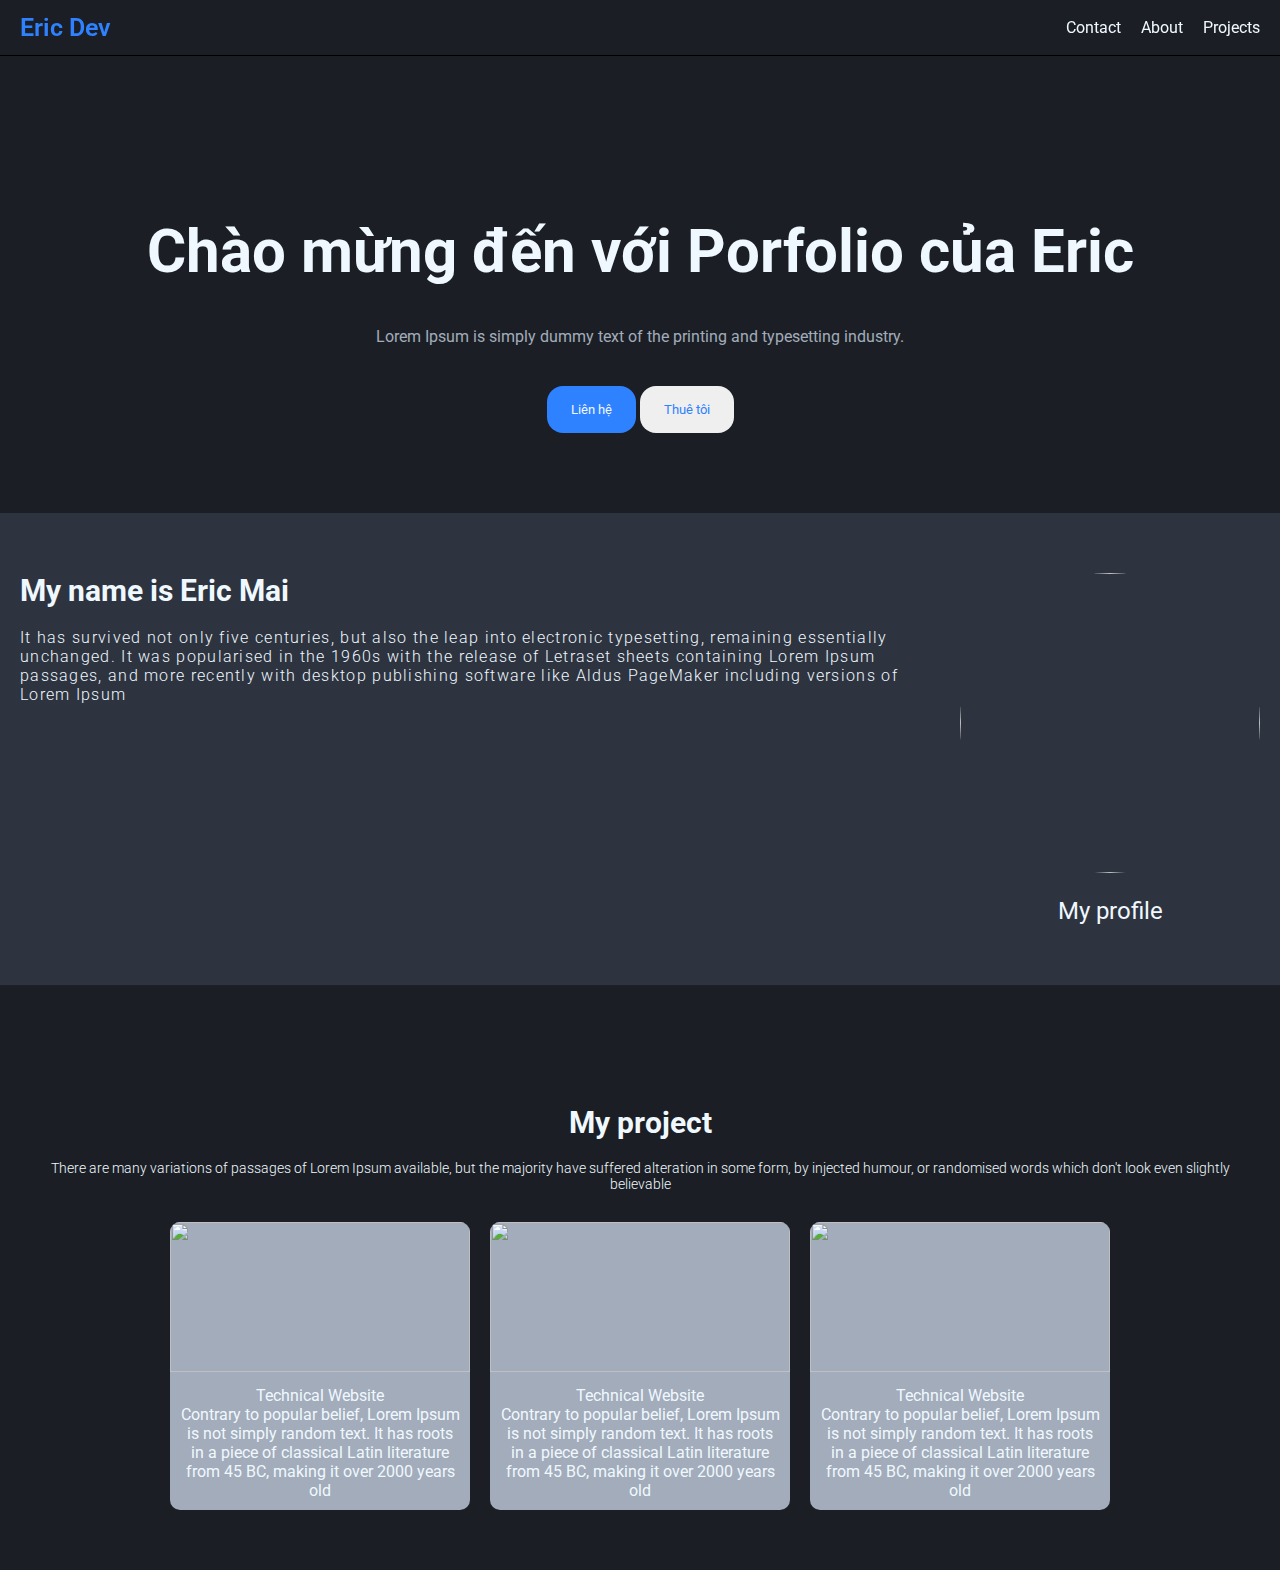
==== index.html @ 4841210b "init" ====
<!DOCTYPE html>
<html lang="en">
<head>
    <meta charset="UTF-8">
    <meta name="viewport" content="width=device-width, initial-scale=1.0">
    <link rel="stylesheet" href="./assets/header.css">
    <link rel="stylesheet" href="./assets/style.css">
    <title>Eric Porfolio</title>
</head>
<body>
    <header>
        <p class="logo">
            Eric Dev
        </p>
        <nav>
            <a href="https://github.com/Binard2112" class="nav-item">Contact</a>
            <a href="" class="nav-item">About</a>
            <a href="" class="nav-item">Projects</a>
        </nav>
    </header>
    <main>
        <section class="first">
            <div class="container column align-center hero">
                <h1>Chào mừng đến với Porfolio của Eric</h1>
                <h2>
                    Lorem Ipsum is simply dummy text of the printing and typesetting industry.
                </h2>
                <div class="btn-list">
                    <button class="btn-primary">Liên hệ</button>
                    <button class="btn-secondary">Thuê tôi</button>
                </div>
            </div>
        </section>

        <section class="second">
            <div class="infor-container container">
                <div class="infor-main">
                    <h3>My name is Eric Mai</h3>
                    <p> It has survived not only five centuries, but also the leap into electronic typesetting, remaining essentially unchanged. It was popularised in the 1960s with the release of Letraset sheets containing Lorem Ipsum passages, and more recently with desktop publishing software like Aldus PageMaker including versions of Lorem Ipsum</p>
                </div>
                <div class="infor-avatar">
                    <img src="https://plus.unsplash.com/premium_photo-1714674732106-1c00baa1c904?q=80&w=2940&auto=format&fit=crop&ixlib=rb-4.0.3&ixid=M3wxMjA3fDB8MHxwaG90by1wYWdlfHx8fGVufDB8fHx8fA%3D%3D" alt="">
                    <p>My profile</p>
                </div>
            </div>
        </section>

        <section class="third">
            <div class="list-project-container container align-center column">
                <h3>My project</h3>
                <p class="description">There are many variations of passages of Lorem Ipsum available, but the majority have suffered alteration in some form, by injected humour, or randomised words which don't look even slightly believable</p>
                <div class="projects">
                    <div class="project-item">
                        <img src="https://plus.unsplash.com/premium_photo-1719243160985-192a57ea945c?w=800&auto=format&fit=crop&q=60&ixlib=rb-4.0.3&ixid=M3wxMjA3fDB8MHxlZGl0b3JpYWwtZmVlZHwxfHx8ZW58MHx8fHx8" alt="">
                        <div class="project-des">
                            <p>Technical Website</p>
                            <p>Contrary to popular belief, Lorem Ipsum is not simply random text. It has roots in a piece of classical Latin literature from 45 BC, making it over 2000 years old</p>
                        </div>
                    </div>
                    <div class="project-item">
                        <img src="https://plus.unsplash.com/premium_photo-1719243160985-192a57ea945c?w=800&auto=format&fit=crop&q=60&ixlib=rb-4.0.3&ixid=M3wxMjA3fDB8MHxlZGl0b3JpYWwtZmVlZHwxfHx8ZW58MHx8fHx8" alt="">
                        <div class="project-des">
                            <p>Technical Website</p>
                            <p>Contrary to popular belief, Lorem Ipsum is not simply random text. It has roots in a piece of classical Latin literature from 45 BC, making it over 2000 years old</p>
                        </div>
                    </div>
                    <div class="project-item">
                        <img src="https://plus.unsplash.com/premium_photo-1719243160985-192a57ea945c?w=800&auto=format&fit=crop&q=60&ixlib=rb-4.0.3&ixid=M3wxMjA3fDB8MHxlZGl0b3JpYWwtZmVlZHwxfHx8ZW58MHx8fHx8" alt="">
                        <div class="project-des">
                            <p>Technical Website</p>
                            <p>Contrary to popular belief, Lorem Ipsum is not simply random text. It has roots in a piece of classical Latin literature from 45 BC, making it over 2000 years old</p>
                        </div>
                    </div>
                </div>
            </div>
        </section>
    </main>
    <footer>

    </footer>
</body>
</html>
---- assets/header.css ----
header{
    display: flex;
    position: fixed;
    top: 0;
    left: 0;
    background-color: transparent;
    color: aliceblue;
    width: 100%;
    height: 56px;
    align-items: center;
    border-bottom: 1px solid black;
    justify-content: space-between;
    padding-left: 20px;
    padding-right: 20px;
}

.logo{
    color: #2e81ff;
    font-weight: 600;
    font-size: 25px;
}

.nav-item{
    text-decoration: none;
    color: inherit;
}

.nav-item:hover{
    color: #2e81ff;
}

nav{
    display: flex;
    gap: 20px;
}
---- assets/style.css ----
@import url('https://fonts.googleapis.com/css2?family=Roboto:ital,wght@0,100;0,300;0,400;0,500;0,700;0,900;1,100;1,300;1,400;1,500;1,700;1,900&display=swap');
*{
    margin: 0;
    padding: 0;
    box-sizing: border-box;
    font-family: "Roboto", sans-serif;
}

.first{
    padding-top: 56px;
    background-color: #1b1f25;
    color: aliceblue;
}

.container{
    display: flex;
}

.column{
    flex-direction: column;
}


.row{
    flex-direction: row;
}

.justify-center{
    justify-content: center;
}

.align-center{
    align-items: center;
}

.hero{
    align-items: center;
    padding: 160px 30px 80px 30px;
    gap: 40px;
}

.hero h1{
    font-size: 60px;
    text-align: center;
}

.hero h2{
    font-size: 16px;
    font-weight: 400;
    text-align: center;
    color: #a2acba;
}

.btn-list{
    gap: 12px;
}

.btn-primary{
    background-color: #2e81ff;
    padding: 16px 24px;
    color: aliceblue;
    border-radius: 16px;
    border: none;
    cursor: pointer;
}

.btn-secondary{
    padding: 16px 24px;
    color: #2e81ff;
    border-radius: 16px;
    border: none;
    cursor: pointer;
}

/* second section */
.second{
    background-color: #2d343f;
    color: aliceblue;
    padding: 60px 20px;
}

.infor-container{
    gap: 20px;
}

.infor-avatar img{
    width: 300px;
    height: 300px;
    border-radius: 50%;
    object-fit: cover;
}

.infor-avatar p{
    text-align: center;
    margin-top: 20px;
    font-size: 24px;
}

.infor-main h3{
    font-size: 30px;
}

.infor-main p{
    margin-top: 20px;
    font-weight: 300;
    font-size: 16px;
    letter-spacing: 1.3px;
}

/* Third section */
.list-project-container{
    background-color: #1b1f25;
    padding: 60px 20px;
    padding-top: 120px;
    color: aliceblue;
    display: flex;
}

.list-project-container h3{
    font-size: 30px; 
    text-align: center;
}

.list-project-container .description{
    font-weight: 300;
    font-size: 14px;
    margin-top: 20px;
    text-align: center;
}

.project-item{
    background-color: #a2acba;
    width: 300px;
    border-radius: 10px;
    overflow: hidden;
}
.project-des{
    padding: 10px;
    text-align: center;
}

.project-item img{
    width: 100%;
    height: 150px;
    object-fit: cover;
}

.projects{
    display: flex;
    gap: 20px;
    margin-top: 30px;
}

/* Footer */
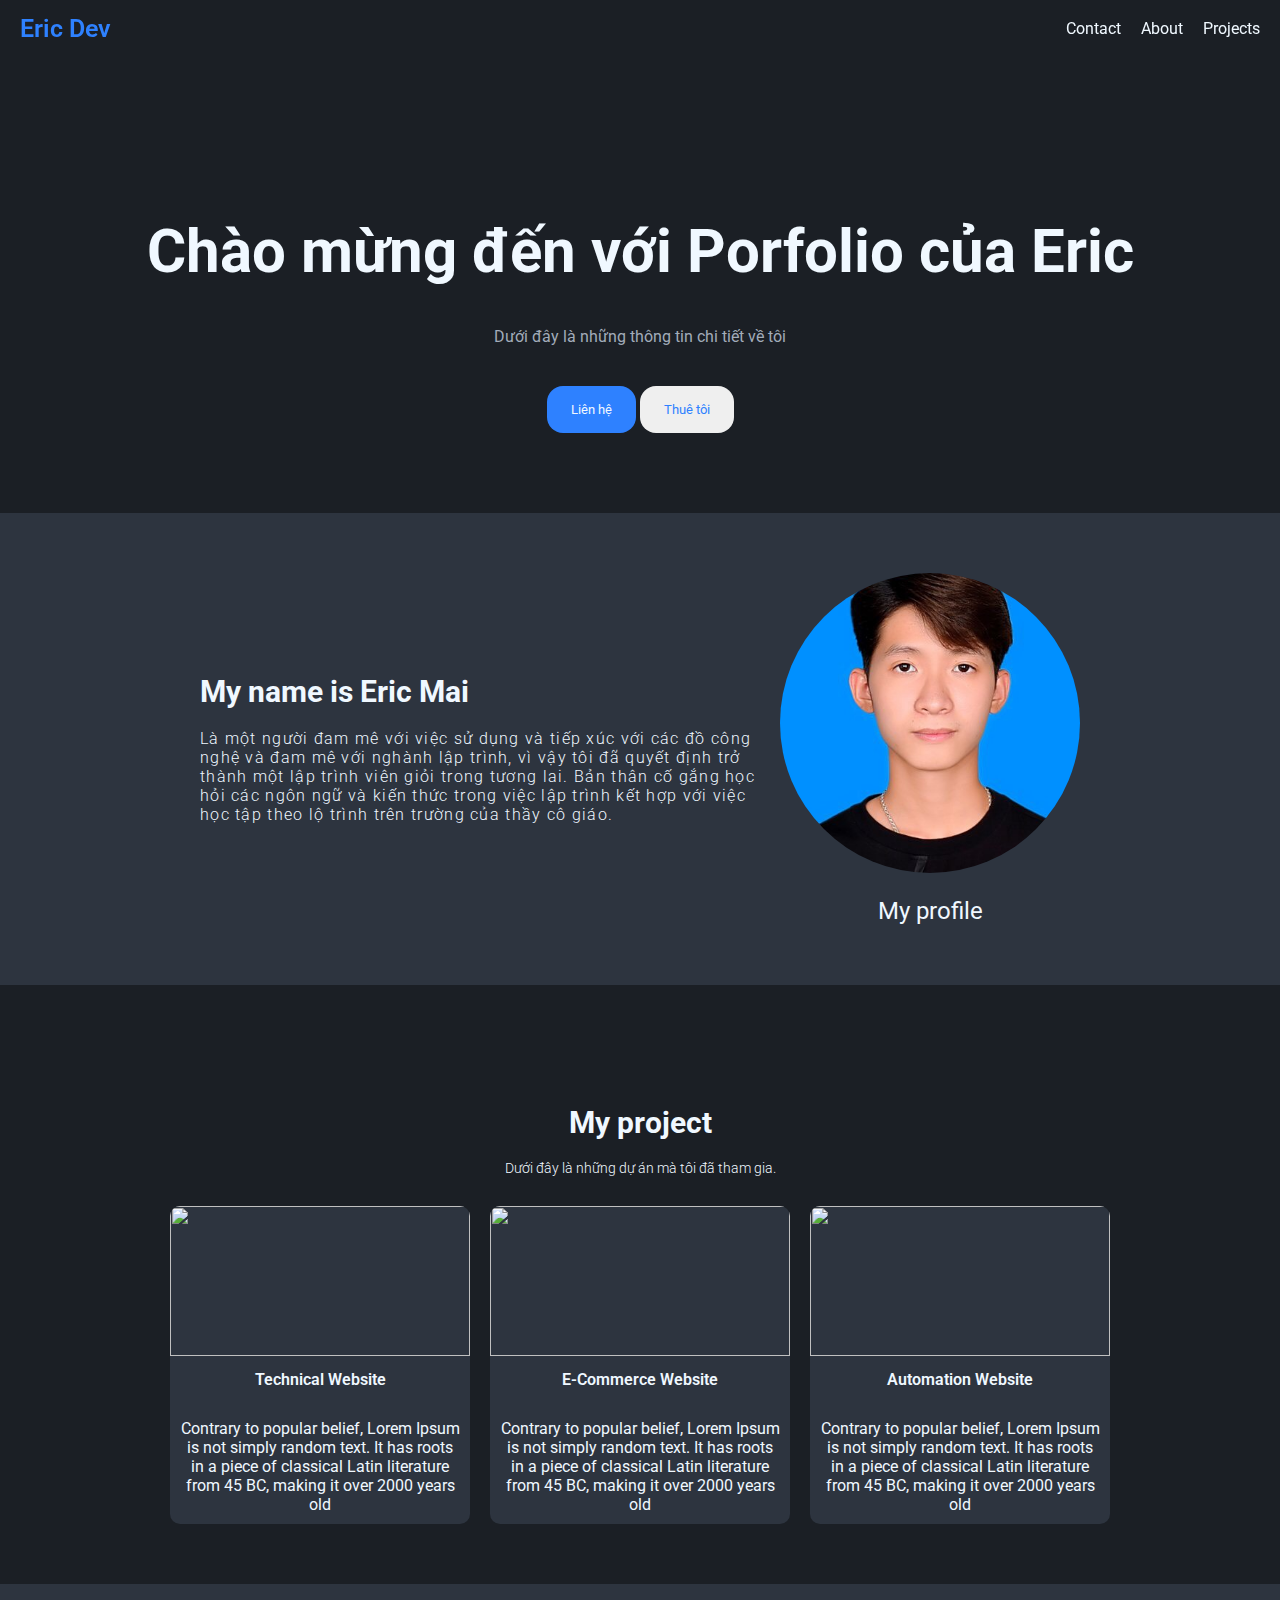
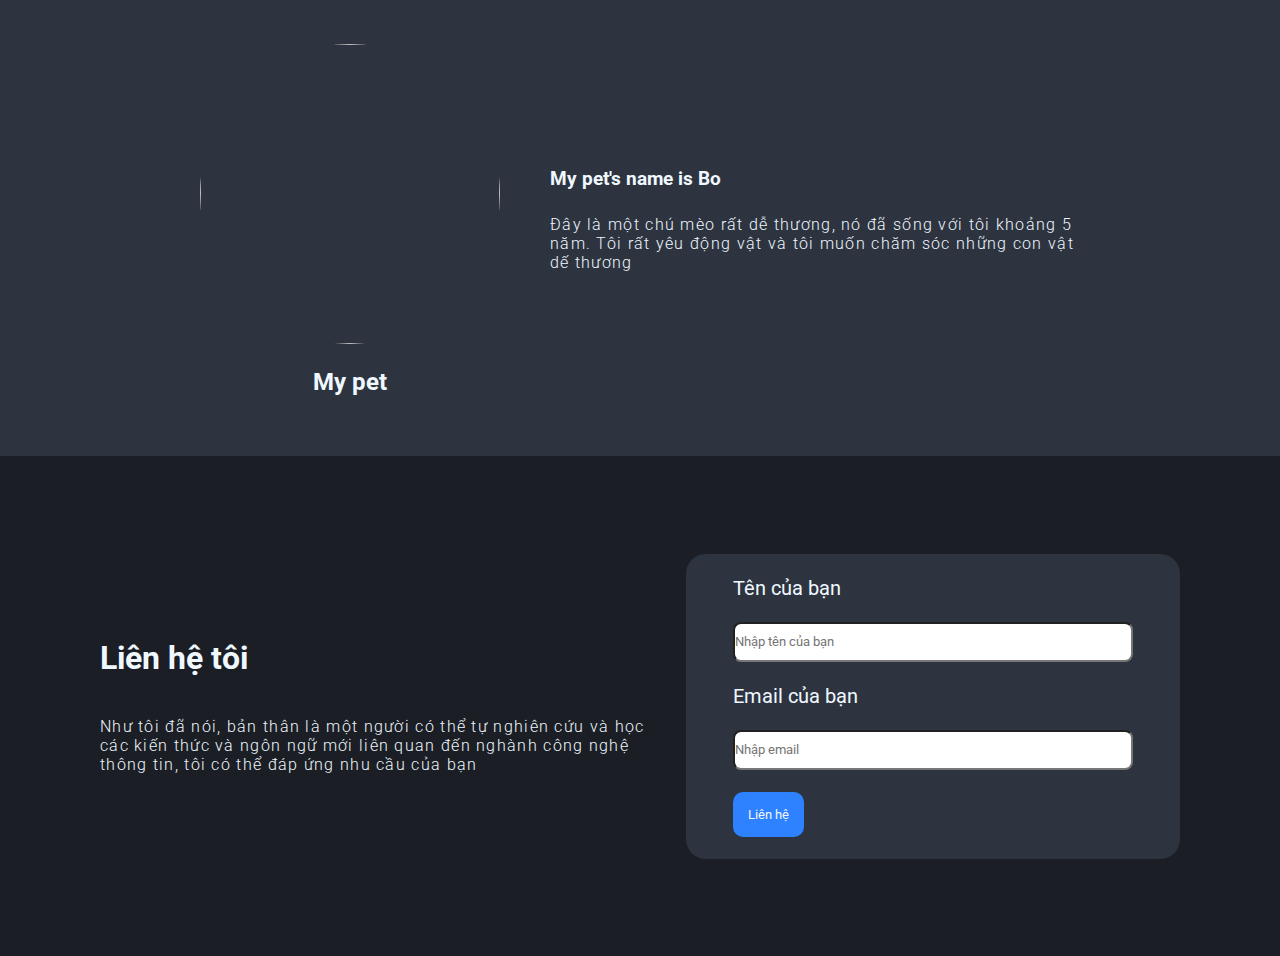
==== commit 7da9a483: "myprofile" ====
--- a/index.html
+++ b/index.html
@@ -5,6 +5,7 @@
     <meta name="viewport" content="width=device-width, initial-scale=1.0">
     <link rel="stylesheet" href="./assets/header.css">
     <link rel="stylesheet" href="./assets/style.css">
+    <link rel="stylesheet" href="./assets/footer.css">
     <title>Eric Porfolio</title>
 </head>
 <body>
@@ -23,7 +24,7 @@
             <div class="container column align-center hero">
                 <h1>Chào mừng đến với Porfolio của Eric</h1>
                 <h2>
-                    Lorem Ipsum is simply dummy text of the printing and typesetting industry.
+                    Dưới đây là những thông tin chi tiết về tôi    
                 </h2>
                 <div class="btn-list">
                     <button class="btn-primary">Liên hệ</button>
@@ -33,13 +34,13 @@
         </section>
 
         <section class="second">
-            <div class="infor-container container">
+            <div class="infor-container  container align-center">
                 <div class="infor-main">
                     <h3>My name is Eric Mai</h3>
-                    <p> It has survived not only five centuries, but also the leap into electronic typesetting, remaining essentially unchanged. It was popularised in the 1960s with the release of Letraset sheets containing Lorem Ipsum passages, and more recently with desktop publishing software like Aldus PageMaker including versions of Lorem Ipsum</p>
+                    <p>Là một người đam mê với việc sử dụng và tiếp xúc với các đồ công nghệ và đam mê với nghành lập trình, vì vậy tôi đã quyết định trở thành một lập trình viên giỏi trong tương lai. Bản thân cố gắng học hỏi các ngôn ngữ và kiến thức trong việc lập trình kết hợp với việc học tập theo lộ trình trên trường của thầy cô giáo.</p>
                 </div>
                 <div class="infor-avatar">
-                    <img src="https://plus.unsplash.com/premium_photo-1714674732106-1c00baa1c904?q=80&w=2940&auto=format&fit=crop&ixlib=rb-4.0.3&ixid=M3wxMjA3fDB8MHxwaG90by1wYWdlfHx8fGVufDB8fHx8fA%3D%3D" alt="">
+                    <img src="./assets/anhthe.jpg" alt="">
                     <p>My profile</p>
                 </div>
             </div>
@@ -48,35 +49,70 @@
         <section class="third">
             <div class="list-project-container container align-center column">
                 <h3>My project</h3>
-                <p class="description">There are many variations of passages of Lorem Ipsum available, but the majority have suffered alteration in some form, by injected humour, or randomised words which don't look even slightly believable</p>
+                <p class="description">Dưới đây là những dự án mà tôi đã tham gia.</p>
                 <div class="projects">
                     <div class="project-item">
                         <img src="https://plus.unsplash.com/premium_photo-1719243160985-192a57ea945c?w=800&auto=format&fit=crop&q=60&ixlib=rb-4.0.3&ixid=M3wxMjA3fDB8MHxlZGl0b3JpYWwtZmVlZHwxfHx8ZW58MHx8fHx8" alt="">
                         <div class="project-des">
-                            <p>Technical Website</p>
+                            <p class="project-name">Technical Website</p>
                             <p>Contrary to popular belief, Lorem Ipsum is not simply random text. It has roots in a piece of classical Latin literature from 45 BC, making it over 2000 years old</p>
                         </div>
                     </div>
                     <div class="project-item">
-                        <img src="https://plus.unsplash.com/premium_photo-1719243160985-192a57ea945c?w=800&auto=format&fit=crop&q=60&ixlib=rb-4.0.3&ixid=M3wxMjA3fDB8MHxlZGl0b3JpYWwtZmVlZHwxfHx8ZW58MHx8fHx8" alt="">
+                        <img src="https://images.unsplash.com/photo-1719216324034-2910e4347532?w=800&auto=format&fit=crop&q=60&ixlib=rb-4.0.3&ixid=M3wxMjA3fDB8MHxwaG90b3MtZmVlZHw0fHx8ZW58MHx8fHx8" alt="">
                         <div class="project-des">
-                            <p>Technical Website</p>
+                            <p class="project-name">E-Commerce Website</p>
                             <p>Contrary to popular belief, Lorem Ipsum is not simply random text. It has roots in a piece of classical Latin literature from 45 BC, making it over 2000 years old</p>
                         </div>
                     </div>
                     <div class="project-item">
-                        <img src="https://plus.unsplash.com/premium_photo-1719243160985-192a57ea945c?w=800&auto=format&fit=crop&q=60&ixlib=rb-4.0.3&ixid=M3wxMjA3fDB8MHxlZGl0b3JpYWwtZmVlZHwxfHx8ZW58MHx8fHx8" alt="">
+                        <img src="https://images.unsplash.com/photo-1717361489708-de6167d42293?w=800&auto=format&fit=crop&q=60&ixlib=rb-4.0.3&ixid=M3wxMjA3fDB8MHxwaG90b3MtZmVlZHwxNnx8fGVufDB8fHx8fA%3D%3D" alt="">
                         <div class="project-des">
-                            <p>Technical Website</p>
+                            <p class="project-name">Automation Website</p>
                             <p>Contrary to popular belief, Lorem Ipsum is not simply random text. It has roots in a piece of classical Latin literature from 45 BC, making it over 2000 years old</p>
                         </div>
                     </div>
                 </div>
             </div>
         </section>
+
+        <section class="fourth">
+            <div class="fourth-container container align-center">
+                <div class="pet-avatar column">
+                    <img src="https://images.unsplash.com/photo-1718134292837-ce1963ed20ab?w=800&auto=format&fit=crop&q=60&ixlib=rb-4.0.3&ixid=M3wxMjA3fDB8MHxwaG90b3MtZmVlZHwxOXx8fGVufDB8fHx8fA%3D%3D" alt="">
+                    <h3>My pet</h3>
+                </div>
+                <div class="pet-description">
+                    <h3>My pet's name is Bo</h3>
+                    <p>Đây là một chú mèo rất dễ thương, nó đã sống với tôi khoảng 5 năm. Tôi rất yêu động vật và tôi muốn chăm sóc những con vật dế thương </p>
+                </div>
+            </div>
+        </section>
     </main>
-    <footer>
-
+    <footer class="container align-center">
+        <div class="inforMe">
+            <h1>Liên hệ tôi</h1>
+            <p>Như tôi đã nói, bản thân là một người có thể tự nghiên cứu và học các kiến thức và ngôn ngữ mới liên quan đến nghành công nghệ thông tin, tôi có thể đáp ứng nhu cầu của bạn</p>
+        </div>
+        <div class="contact-me">
+            <table class="table">
+                <tr>
+                    <td><label for="">Tên của bạn</label></td>
+                </tr>
+                <tr>
+                    <td><input type="text" name="" id="myName" placeholder="Nhập tên của bạn"></td>
+                </tr>
+                <tr>
+                    <td><label for="">Email của bạn</label></td>
+                </tr>
+                <tr>
+                    <td><input type="text" name="" id="myEmail" placeholder="Nhập email"></td>
+                </tr>
+                <tr>
+                    <td><Button class="btnLH">Liên hệ</Button></td>
+                </tr>
+            </table>
+        </div>
     </footer>
 </body>
 </html>--- a/assets/header.css
+++ b/assets/header.css
@@ -8,7 +8,6 @@
     width: 100%;
     height: 56px;
     align-items: center;
-    border-bottom: 1px solid black;
     justify-content: space-between;
     padding-left: 20px;
     padding-right: 20px;
--- a/assets/style.css
+++ b/assets/style.css
@@ -20,7 +20,6 @@
     flex-direction: column;
 }
 
-
 .row{
     flex-direction: row;
 }
@@ -52,7 +51,7 @@
 }
 
 .btn-list{
-    gap: 12px;
+    gap: 20px;
 }
 
 .btn-primary{
@@ -62,6 +61,12 @@
     border-radius: 16px;
     border: none;
     cursor: pointer;
+    transition: transform 0.3s ease;
+}
+
+.btn-primary:hover{
+    background-color: #2567cc;
+    transform: scale(1.1);
 }
 
 .btn-secondary{
@@ -70,13 +75,19 @@
     border-radius: 16px;
     border: none;
     cursor: pointer;
+    transition: transform 0.3s ease;
+}
+
+.btn-secondary:hover{
+    background-color: #C0C6CC;
+    transform: scale(1.1);
 }
 
 /* second section */
 .second{
     background-color: #2d343f;
     color: aliceblue;
-    padding: 60px 20px;
+    padding: 60px 200px;
 }
 
 .infor-container{
@@ -129,7 +140,7 @@
 }
 
 .project-item{
-    background-color: #a2acba;
+    background-color: #2d343f;
     width: 300px;
     border-radius: 10px;
     overflow: hidden;
@@ -137,6 +148,11 @@
 .project-des{
     padding: 10px;
     text-align: center;
+}
+
+.project-name{
+    font-weight: 600;
+    margin-bottom: 30px;
 }
 
 .project-item img{
@@ -151,4 +167,37 @@
     margin-top: 30px;
 }
 
+/* Fourth section */
+.fourth{
+    background-color: #2d343f;
+    padding: 60px 200px;
+    color: aliceblue;
+}
+
+.fourth-container{
+    gap: 50px;
+}
+
+.pet-avatar img{
+    width: 300px;
+    height: 300px;
+    border-radius: 50%;
+    object-fit: cover;
+}
+
+.pet-avatar h3{
+    text-align: center;
+    margin-top: 20px;
+    font-size: 24px;
+}
+
+.pet-description h3{
+    margin-bottom: 25px;
+}
+
+.pet-description p{
+    font-weight: 300;
+    font-size: 16px;
+    letter-spacing: 1.3px;
+}
 /* Footer */--- a/assets/footer.css
+++ b/assets/footer.css
@@ -0,0 +1,52 @@
+footer{
+    background-color: #1b1f25;
+    height: 500px;
+    color: aliceblue;
+    padding: 60px 100px;
+    gap: 20px;
+}
+
+.inforMe p{
+    margin-top: 40px;
+    font-weight: 300;
+    font-size: 16px;
+    letter-spacing: 1.3px;
+}
+
+table{
+    padding: 10px 35px;
+}
+
+.table td{
+    padding: 10px;
+}
+
+input[type="text"]{
+    border-radius: 8px;
+    width: 400px;
+    height: 40px;
+}
+
+table label{
+    font-size: 20px;
+}
+
+.btnLH{
+    padding: 15px;
+    border-radius: 10px;
+    border: none;
+    background-color: #2e81ff;
+    color: aliceblue;
+    cursor: pointer;
+}
+
+
+.btnLH:hover{
+    background-color: #2567cc;
+}
+
+.contact-me{
+    width: 900px;
+    background-color: #2d343f;
+    border-radius: 20px;
+}